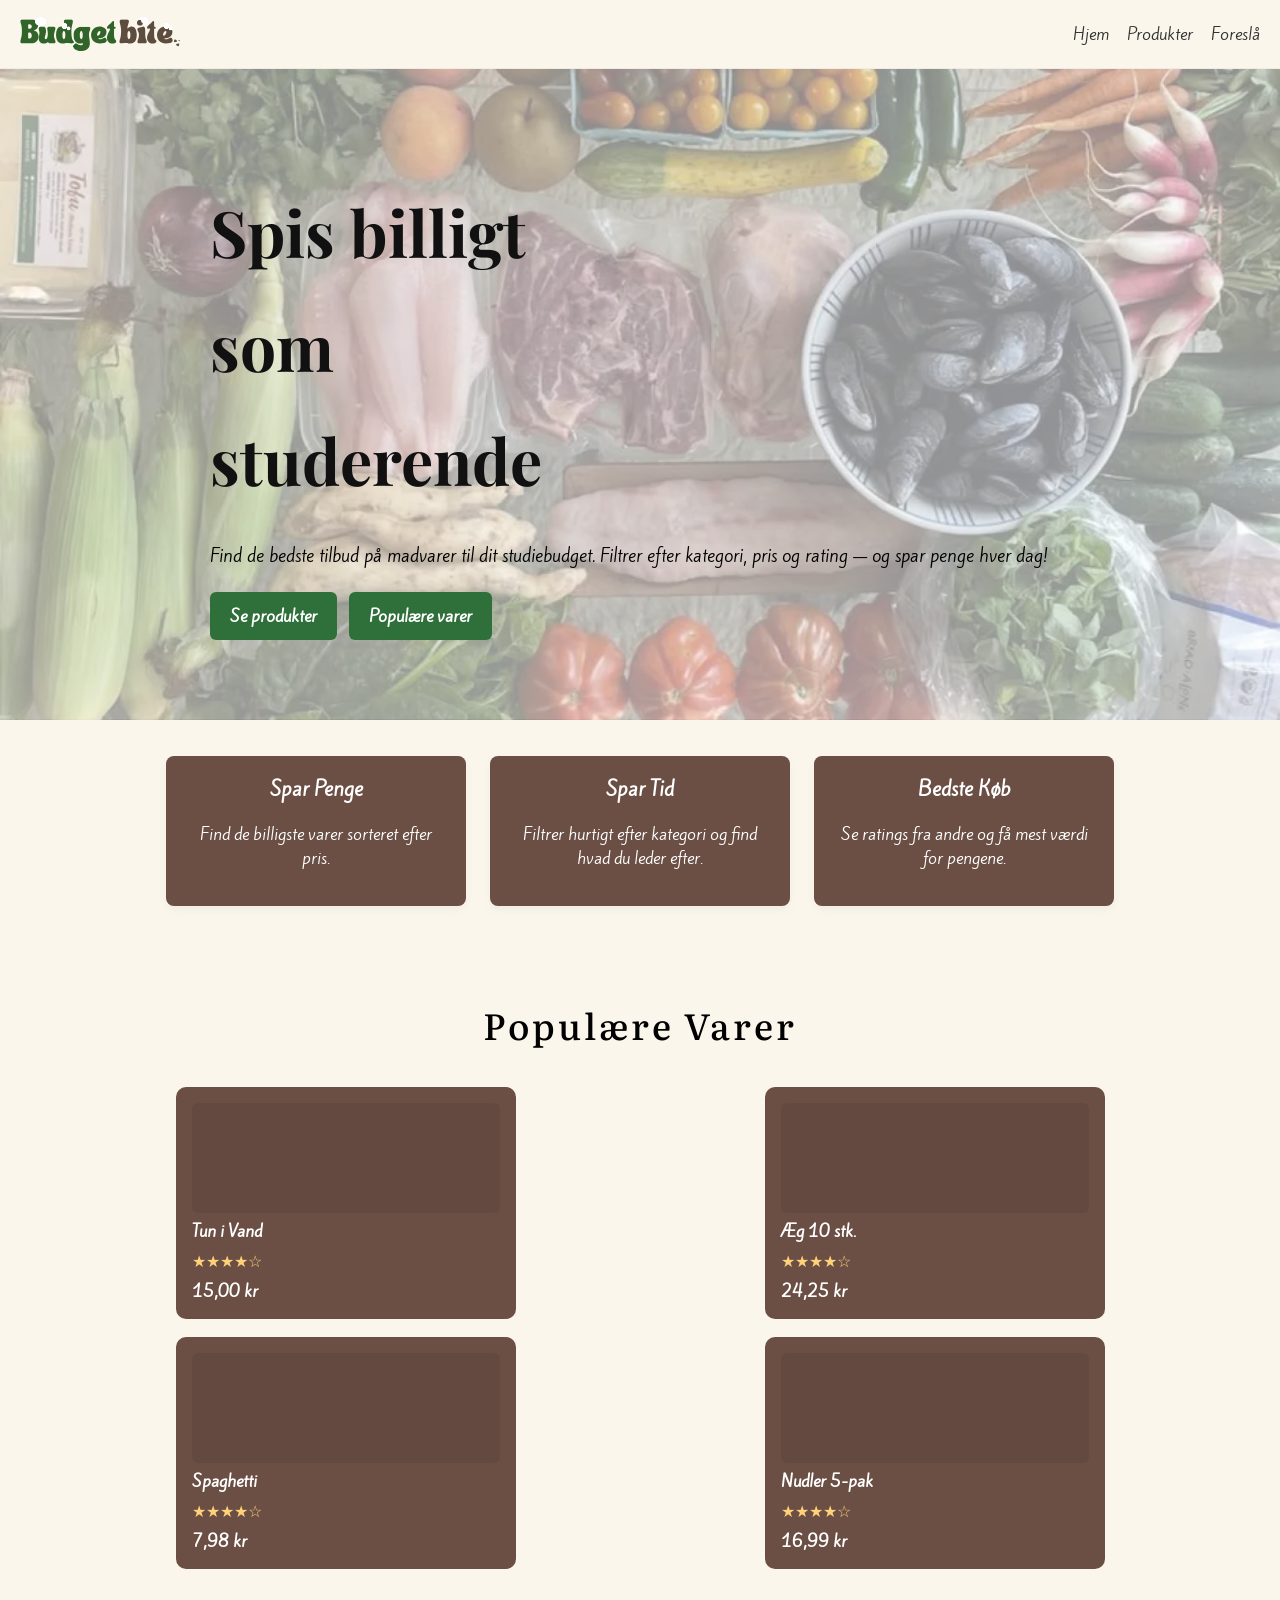
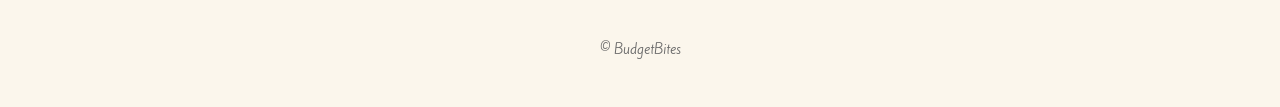
==== index.html @ 52bd2ff2 "first commit" ====
<!doctype html>
<html lang="da">
<head>
  <meta charset="utf-8" />
  <meta name="viewport" content="width=device-width,initial-scale=1" />
  <title>BudgetBites — Forside</title>
  <link href="https://fonts.googleapis.com/css2?family=Playfair+Display:wght@400;700&family=Inter:wght@300;400;600&display=swap" rel="stylesheet">
  <link rel="stylesheet" href="css/index.css">
  <link rel="preconnect" href="https://fonts.googleapis.com">
<link rel="preconnect" href="https://fonts.gstatic.com" crossorigin>
<link href="https://fonts.googleapis.com/css2?family=Literata:ital,opsz,wght@0,7..72,200..900;1,7..72,200..900&display=swap" rel="stylesheet">
<link rel="preconnect" href="https://fonts.googleapis.com">
<link rel="preconnect" href="https://fonts.gstatic.com" crossorigin>
<link href="https://fonts.googleapis.com/css2?family=Kite+One&display=swap" rel="stylesheet">
</head>
<body>
  <header class="site-header">
      <a href="index.html" class="site__logo" aria-label="BudgetBites">
        <?xml version="1.0" encoding="UTF-8"?>
        <svg id="Lag_1" data-name="Lag 1" xmlns="http://www.w3.org/2000/svg" xmlns:xlink="http://www.w3.org/1999/xlink" viewBox="0 0 1596.05 341.33">
  <defs>
    <style>
      .cls-1 {
        fill: none;
      }

      .cls-2 {
        clip-path: url(#clippath-17);
      }

      .cls-3 {
        clip-path: url(#clippath-19);
      }

      .cls-4 {
        clip-path: url(#clippath-11);
      }

      .cls-5 {
        clip-path: url(#clippath-16);
      }

      .cls-6 {
        clip-path: url(#clippath-18);
      }

      .cls-7 {
        clip-path: url(#clippath-10);
      }

      .cls-8 {
        clip-path: url(#clippath-15);
      }

      .cls-9 {
        clip-path: url(#clippath-13);
      }

      .cls-10 {
        clip-path: url(#clippath-14);
      }

      .cls-11 {
        clip-path: url(#clippath-12);
      }

      .cls-12 {
        clip-path: url(#clippath-31);
      }

      .cls-13 {
        clip-path: url(#clippath-32);
      }

      .cls-14 {
        clip-path: url(#clippath-33);
      }

      .cls-15 {
        clip-path: url(#clippath-34);
      }

      .cls-16 {
        clip-path: url(#clippath-35);
      }

      .cls-17 {
        clip-path: url(#clippath-39);
      }

      .cls-18 {
        clip-path: url(#clippath-30);
      }

      .cls-19 {
        clip-path: url(#clippath-36);
      }

      .cls-20 {
        clip-path: url(#clippath-37);
      }

      .cls-21 {
        clip-path: url(#clippath-38);
      }

      .cls-22 {
        clip-path: url(#clippath-27);
      }

      .cls-23 {
        clip-path: url(#clippath-29);
      }

      .cls-24 {
        clip-path: url(#clippath-26);
      }

      .cls-25 {
        clip-path: url(#clippath-28);
      }

      .cls-26 {
        clip-path: url(#clippath-20);
      }

      .cls-27 {
        clip-path: url(#clippath-21);
      }

      .cls-28 {
        clip-path: url(#clippath-22);
      }

      .cls-29 {
        clip-path: url(#clippath-23);
      }

      .cls-30 {
        clip-path: url(#clippath-24);
      }

      .cls-31 {
        clip-path: url(#clippath-25);
      }

      .cls-32 {
        clip-path: url(#clippath-41);
      }

      .cls-33 {
        clip-path: url(#clippath-42);
      }

      .cls-34 {
        clip-path: url(#clippath-43);
      }

      .cls-35 {
        clip-path: url(#clippath-44);
      }

      .cls-36 {
        clip-path: url(#clippath-45);
      }

      .cls-37 {
        clip-path: url(#clippath-40);
      }

      .cls-38 {
        clip-path: url(#clippath-46);
      }

      .cls-39 {
        clip-path: url(#clippath-47);
      }

      .cls-40 {
        clip-path: url(#clippath-1);
      }

      .cls-41 {
        clip-path: url(#clippath-3);
      }

      .cls-42 {
        clip-path: url(#clippath-4);
      }

      .cls-43 {
        clip-path: url(#clippath-2);
      }

      .cls-44 {
        clip-path: url(#clippath-7);
      }

      .cls-45 {
        clip-path: url(#clippath-6);
      }

      .cls-46 {
        clip-path: url(#clippath-9);
      }

      .cls-47 {
        clip-path: url(#clippath-8);
      }

      .cls-48 {
        clip-path: url(#clippath-5);
      }

      .cls-49 {
        fill: #fff;
      }

      .cls-50 {
        fill: #316428;
      }

      .cls-51 {
        fill: #25632d;
      }

      .cls-52 {
        clip-path: url(#clippath);
      }

      .cls-53 {
        fill: #5e4c3e;
      }

      .cls-54 {
        fill: #f27141;
      }
    </style>
    <clipPath id="clippath">
      <rect class="cls-1" x="989.39" width="606.67" height="341.33"/>
    </clipPath>
    <clipPath id="clippath-1">
      <rect class="cls-1" x="989.39" y="22.67" width="537.33" height="318.24"/>
    </clipPath>
    <clipPath id="clippath-2">
      <rect class="cls-1" x="989.39" y="22.67" width="537.33" height="318.67"/>
    </clipPath>
    <clipPath id="clippath-3">
      <rect class="cls-1" x="1430.5" y="58.52" width="64.51" height="64.51"/>
    </clipPath>
    <clipPath id="clippath-4">
      <path class="cls-1" d="M1462.75,58.52c-17.82,0-32.26,14.44-32.26,32.25s14.44,32.26,32.26,32.26,32.25-14.44,32.25-32.26-14.44-32.25-32.25-32.25Z"/>
    </clipPath>
    <clipPath id="clippath-5">
      <rect class="cls-1" x="1429.39" y="57.33" width="66.67" height="66.67"/>
    </clipPath>
    <clipPath id="clippath-6">
      <rect class="cls-1" x="1430.5" y="58.52" width="64.51" height="64.51"/>
    </clipPath>
    <clipPath id="clippath-7">
      <path class="cls-1" d="M1462.75,58.52c-17.82,0-32.26,14.44-32.26,32.25s14.44,32.26,32.26,32.26,32.25-14.44,32.25-32.26-14.44-32.25-32.25-32.25Z"/>
    </clipPath>
    <clipPath id="clippath-8">
      <rect class="cls-1" x="1480.05" y="92" width="48" height="46.67"/>
    </clipPath>
    <clipPath id="clippath-9">
      <rect class="cls-1" x="1481.38" y="92.98" width="45.36" height="45.36" transform="translate(180.76 839.86) rotate(-33.09)"/>
    </clipPath>
    <clipPath id="clippath-10">
      <path class="cls-1" d="M1491.68,96.66c-10.49,6.83-13.46,20.89-6.62,31.38,6.83,10.49,20.89,13.46,31.38,6.62,10.49-6.84,13.46-20.89,6.62-31.38-6.84-10.49-20.89-13.46-31.38-6.62Z"/>
    </clipPath>
    <clipPath id="clippath-11">
      <rect class="cls-1" x="1480.05" y="92" width="48" height="46.67"/>
    </clipPath>
    <clipPath id="clippath-12">
      <rect class="cls-1" x="1480.05" y="92" width="48" height="46.67"/>
    </clipPath>
    <clipPath id="clippath-13">
      <rect class="cls-1" x="1481.38" y="92.98" width="45.36" height="45.36" transform="translate(180.76 839.86) rotate(-33.09)"/>
    </clipPath>
    <clipPath id="clippath-14">
      <path class="cls-1" d="M1491.68,96.66c-10.49,6.83-13.46,20.89-6.62,31.38,6.83,10.49,20.89,13.46,31.38,6.62,10.49-6.84,13.46-20.89,6.62-31.38-6.84-10.49-20.89-13.46-31.38-6.62Z"/>
    </clipPath>
    <clipPath id="clippath-15">
      <rect class="cls-1" x="1166.44" y=".51" width="118.83" height="90.27"/>
    </clipPath>
    <clipPath id="clippath-16">
      <path class="cls-1" d="M1225.69.51c-32.72,0-59.25,20.21-59.25,45.14s26.53,45.13,59.25,45.13,59.25-20.2,59.25-45.13S1258.42.51,1225.69.51Z"/>
    </clipPath>
    <clipPath id="clippath-17">
      <rect class="cls-1" x="1165.39" width="120" height="92"/>
    </clipPath>
    <clipPath id="clippath-18">
      <rect class="cls-1" x="1166.44" y=".51" width="118.62" height="90.27"/>
    </clipPath>
    <clipPath id="clippath-19">
      <path class="cls-1" d="M1225.69.51c-32.72,0-59.25,20.21-59.25,45.14s26.53,45.13,59.25,45.13,59.25-20.2,59.25-45.13S1258.42.51,1225.69.51Z"/>
    </clipPath>
    <clipPath id="clippath-20">
      <rect class="cls-1" x="1166.44" y="27.71" width="60.28" height="61.08"/>
    </clipPath>
    <clipPath id="clippath-21">
      <rect class="cls-1" x="1535.44" y="222.67" width="31.28" height="32"/>
    </clipPath>
    <clipPath id="clippath-22">
      <rect class="cls-1" x="1578.72" y="226.67" width="16.43" height="16"/>
    </clipPath>
    <clipPath id="clippath-23">
      <rect class="cls-1" x="1556.05" y="264" width="36" height="31.92"/>
    </clipPath>
    <clipPath id="clippath-24">
      <rect class="cls-1" width="964" height="341.33"/>
    </clipPath>
    <clipPath id="clippath-25">
      <rect class="cls-1" x=".05" y="24" width="963.2" height="316.91"/>
    </clipPath>
    <clipPath id="clippath-26">
      <rect class="cls-1" y="24" width="964" height="317.33"/>
    </clipPath>
    <clipPath id="clippath-27">
      <rect class="cls-1" x="532" y="98.67" width="172" height="242.24"/>
    </clipPath>
    <clipPath id="clippath-28">
      <rect class="cls-1" x="410.99" y="58.52" width="64.51" height="64.51"/>
    </clipPath>
    <clipPath id="clippath-29">
      <path class="cls-1" d="M443.24,58.52c-17.81,0-32.26,14.44-32.26,32.25s14.44,32.26,32.26,32.26,32.26-14.44,32.26-32.26-14.44-32.25-32.26-32.25Z"/>
    </clipPath>
    <clipPath id="clippath-30">
      <rect class="cls-1" x="410.67" y="57.33" width="65.33" height="66.67"/>
    </clipPath>
    <clipPath id="clippath-31">
      <rect class="cls-1" x="410.99" y="58.52" width="64.51" height="64.51"/>
    </clipPath>
    <clipPath id="clippath-32">
      <path class="cls-1" d="M443.24,58.52c-17.81,0-32.26,14.44-32.26,32.25s14.44,32.26,32.26,32.26,32.26-14.44,32.26-32.26-14.44-32.25-32.26-32.25Z"/>
    </clipPath>
    <clipPath id="clippath-33">
      <rect class="cls-1" x="461.33" y="92" width="46.67" height="46.67"/>
    </clipPath>
    <clipPath id="clippath-34">
      <rect class="cls-1" x="461.87" y="92.98" width="45.36" height="45.35" transform="translate(15.43 283.26) rotate(-33.08)"/>
    </clipPath>
    <clipPath id="clippath-35">
      <path class="cls-1" d="M472.17,96.66c-10.49,6.83-13.46,20.89-6.62,31.38,6.84,10.49,20.89,13.46,31.38,6.62,10.49-6.84,13.46-20.89,6.62-31.38-6.84-10.49-20.89-13.46-31.39-6.62Z"/>
    </clipPath>
    <clipPath id="clippath-36">
      <rect class="cls-1" x="461.33" y="92" width="46.67" height="46.67"/>
    </clipPath>
    <clipPath id="clippath-37">
      <rect class="cls-1" x="461.33" y="92" width="46.67" height="46.67"/>
    </clipPath>
    <clipPath id="clippath-38">
      <rect class="cls-1" x="461.87" y="92.98" width="45.36" height="45.35" transform="translate(15.43 283.26) rotate(-33.08)"/>
    </clipPath>
    <clipPath id="clippath-39">
      <path class="cls-1" d="M472.17,96.66c-10.49,6.83-13.46,20.89-6.62,31.38s20.89,13.46,31.38,6.62c10.49-6.84,13.46-20.89,6.62-31.38-6.84-10.49-20.89-13.46-31.39-6.62Z"/>
    </clipPath>
    <clipPath id="clippath-40">
      <rect class="cls-1" x="146.94" y=".51" width="118.83" height="90.27"/>
    </clipPath>
    <clipPath id="clippath-41">
      <path class="cls-1" d="M206.19.51c-32.72,0-59.25,20.21-59.25,45.14s26.53,45.13,59.25,45.13,59.26-20.2,59.26-45.13S238.91.51,206.19.51Z"/>
    </clipPath>
    <clipPath id="clippath-42">
      <rect class="cls-1" x="146.67" width="120" height="92"/>
    </clipPath>
    <clipPath id="clippath-43">
      <rect class="cls-1" x="146.94" y=".51" width="118.71" height="90.27"/>
    </clipPath>
    <clipPath id="clippath-44">
      <path class="cls-1" d="M206.19.51c-32.72,0-59.25,20.21-59.25,45.14s26.53,45.13,59.25,45.13,59.26-20.2,59.26-45.13S238.91.51,206.19.51Z"/>
    </clipPath>
    <clipPath id="clippath-45">
      <rect class="cls-1" x="121.2" y="103.44" width="12.22" height="12.22"/>
    </clipPath>
    <clipPath id="clippath-46">
      <rect class="cls-1" x="500.3" y="226.67" width="38.36" height="40"/>
    </clipPath>
    <clipPath id="clippath-47">
      <rect class="cls-1" x="525.33" y="278.67" width="45.33" height="36.8"/>
    </clipPath>
  </defs>
  <g class="cls-52">
    <g>
      <g class="cls-40">
        <g class="cls-43">
          <g>
            <path class="cls-53" d="M991.23,249.18c0-4.39.35-8.11,1.06-11.19.72-3.07,1.68-6.14,2.88-9.21,1.21-3.07,2.5-6.69,3.88-10.85,1.38-4.18,2.71-9.45,4.02-15.81,1.32-6.36,2.5-14.4,3.54-24.1s1.78-21.69,2.23-35.96c0-11.29-.74-21.68-2.23-31.17-1.47-9.48-3.22-18.26-5.25-26.31-2.03-8.07-3.79-15.64-5.27-22.71-1.49-7.08-2.23-13.86-2.23-20.33,0-3.96.96-6.95,2.88-8.98,1.93-2.03,4.29-3.45,7.08-4.27,2.8-.82,5.57-1.26,8.31-1.31,2.73-.05,4.98-.08,6.75-.08h42.29c1.75,0,3.99.03,6.73.08,2.75.06,5.52.49,8.31,1.31,2.8.82,5.17,2.24,7.08,4.27,1.92,2.03,2.88,5.02,2.88,8.98,0,6.14-.72,12.15-2.15,18.02-1.42,5.86-3.09,11.59-5.02,17.19-1.92,5.6-3.59,11.03-5.02,16.29-1.42,5.27-2.13,10.36-2.13,15.29,0,2.86.03,4.73.08,5.6.05.88.52,1.31,1.4,1.31s2.27-.93,4.19-2.79c1.93-1.86,4.48-4,7.67-6.42,3.18-2.42,7.13-4.55,11.83-6.42,4.72-1.86,10.26-2.79,16.63-2.79,15.69,0,28.09,7.08,37.19,21.23,9.11,14.14,13.67,35.31,13.67,63.5,0,18.21-2.58,33.63-7.75,46.25-5.16,12.61-12.34,22.18-21.56,28.71-9.21,6.52-19.95,9.77-32.23,9.77-6.04,0-11.15-.33-15.31-.98-4.17-.66-7.95-1.45-11.35-2.38-3.41-.94-6.95-1.74-10.63-2.4-3.67-.65-8.08-.98-13.23-.98-4.72,0-9.06.35-13,1.06-3.95.71-7.76,1.43-11.44,2.15-3.67.71-7.59,1.06-11.77,1.06-1.75,0-4-.03-6.75-.08-2.74-.05-5.51-.49-8.31-1.31-2.79-.82-5.15-2.24-7.06-4.27-1.92-2.04-2.88-5.03-2.88-8.98ZM1071.86,181.89c0,12.28,1.34,22.2,4.02,29.77,2.69,7.57,6.23,11.35,10.63,11.35s7.92-3.78,10.6-11.35c2.69-7.57,4.04-17.49,4.04-29.77s-1.35-22.39-4.04-29.96c-2.68-7.57-6.22-11.35-10.6-11.35s-7.93,3.79-10.63,11.35c-2.68,7.57-4.02,17.56-4.02,29.96Z"/>
            <path class="cls-53" d="M1186.37,181.56c0-7.23-.55-13.38-1.65-18.42-1.1-5.05-2.45-9.39-4.04-13-1.58-3.63-3.18-6.86-4.77-9.71-1.58-2.86-2.93-5.69-4.02-8.48-1.1-2.8-1.65-5.96-1.65-9.46,0-3.84,1.53-6.84,4.6-8.98,3.07-2.14,6.96-3.89,11.67-5.25,4.72-1.38,9.55-2.72,14.5-4.04,1.97-.55,4.46-1.24,7.48-2.06,3.01-.82,6.08-1.64,9.21-2.46,3.14-.82,5.94-1.5,8.4-2.04,2.47-.55,4.26-.83,5.35-.83,2.73,0,5.44.99,8.13,2.96,2.69,1.97,4.92,5.41,6.67,10.29,1.76,4.88,2.65,11.7,2.65,20.48,0,5.81.03,11.89.08,18.25.05,6.36.08,12.4.08,18.1v14.65c0,7.02.73,13.81,2.21,20.4,1.48,6.58,3.24,12.79,5.27,18.6,2.04,5.81,3.8,11.13,5.27,15.96,1.48,4.82,2.23,9.04,2.23,12.67,0,3.95-.83,6.94-2.48,8.98-1.64,2.03-3.7,3.45-6.17,4.27-2.47.82-4.95,1.26-7.42,1.31-2.46.06-4.56.08-6.31.08h-47.73c-1.75,0-3.86-.03-6.33-.08-2.46-.05-4.93-.49-7.4-1.31-2.47-.82-4.54-2.24-6.19-4.27-1.64-2.04-2.46-5.03-2.46-8.98,0-4.39.73-8.96,2.21-13.73,1.48-4.78,3.21-9.91,5.19-15.4,1.98-5.48,3.71-11.38,5.19-17.69,1.48-6.3,2.23-13.24,2.23-20.81ZM1217.31,86.95c-1.86,0-4.52-.71-7.98-2.15-3.46-1.43-7.14-3.4-11.04-5.92-3.89-2.53-7.62-5.46-11.19-8.81-3.56-3.34-6.46-7.02-8.71-11.02s-3.38-8.19-3.38-12.58.96-8.23,2.88-11.52,4.41-5.86,7.48-7.73c3.08-1.88,6.43-2.81,10.04-2.81,5.05,0,9.36,1.43,12.92,4.29,3.57,2.85,6.56,5.75,8.98,8.71,2.51-2.96,5.55-5.86,9.13-8.71,3.57-2.86,7.88-4.29,12.92-4.29,3.63,0,7,.94,10.13,2.81,3.13,1.86,5.61,4.44,7.48,7.73,1.86,3.29,2.79,7.14,2.79,11.52s-1.13,8.58-3.38,12.58c-2.24,4-5.14,7.68-8.71,11.02-3.57,3.35-7.33,6.29-11.27,8.81-3.95,2.52-7.62,4.49-11.02,5.92-3.41,1.43-6.09,2.15-8.06,2.15Z"/>
            <path class="cls-53" d="M1322.11,266.28c-10.21,0-19.45-2.16-27.73-6.48-8.28-4.33-14.86-10.64-19.75-18.92-4.88-8.29-7.31-18.3-7.31-30.04,0-7.79.98-15.25,2.96-22.38,1.97-7.14,4.44-13.89,7.4-20.25,2.97-6.36,5.91-12.28,8.81-17.77,2.9-5.48,5.34-10.5,7.31-15.04,1.98-4.55,2.98-8.65,2.98-12.27,0-2.84-.39-4.76-1.17-5.75-.77-.98-1.91-1.48-3.44-1.48-1.43,0-3.19.28-5.27.83-2.08.54-4.33.81-6.75.81-4.61,0-7.88-.96-9.79-2.88-1.92-1.93-2.88-4.59-2.88-8,0-4.17,2.63-9.15,7.9-14.96,5.26-5.82,12.06-12.57,20.4-20.25,4.94-4.59,9.69-9.15,14.23-13.65,4.55-4.5,8.61-8.23,12.19-11.19,3.57-2.97,6.28-4.46,8.15-4.46,2.19,0,3.81.74,4.85,2.23,1.04,1.49,1.75,3.33,2.13,5.52.39,2.2.58,4.28.58,6.25v43.1h6.75c2.64,0,4.78.83,6.42,2.48,1.65,1.64,2.48,3.77,2.48,6.4v.5c0,2.64-.83,4.79-2.48,6.44s-3.78,2.46-6.42,2.46h-6.75v64c0,10.1.76,18.33,2.29,24.69,1.54,6.36,3.46,11.44,5.77,15.23,2.3,3.78,4.61,6.82,6.92,9.13,2.3,2.29,4.22,4.35,5.75,6.17,1.54,1.81,2.31,4.03,2.31,6.67,0,3.61-1.18,6.85-3.54,9.71-2.36,2.85-5.47,5.26-9.31,7.23-3.83,1.97-8.03,3.45-12.58,4.44-4.54.98-9.01,1.48-13.4,1.48Z"/>
            <path class="cls-53" d="M1366.68,181.56c0-10.42,1.78-20.67,5.35-30.77,3.57-10.09,9-19.2,16.29-27.31,7.29-8.11,16.51-14.57,27.65-19.4,11.14-4.83,24.32-7.25,39.56-7.25,8.46,0,16.57,1.07,24.35,3.21,7.79,2.14,14.73,5.38,20.81,9.71,6.09,4.32,10.92,9.72,14.48,16.19,3.57,6.47,5.35,14.04,5.35,22.71,0,9.56-1.46,17.84-4.38,24.85-2.91,7.02-6.79,12.94-11.67,17.77-4.88,4.82-10.28,8.8-16.21,11.94-5.92,3.13-11.9,5.62-17.94,7.48-5.71,1.75-10.73,2.58-15.06,2.48-4.32-.11-7.74-.17-10.27-.17-1.43,0-2.5.14-3.21.42-.71.27-1.06.89-1.06,1.88,0,1.75.96,3.18,2.88,4.27,1.92,1.1,4.21,1.9,6.9,2.4,2.69.5,5.14.75,7.33.75,5.92,0,10.9-.74,14.96-2.23,4.07-1.48,7.64-3.16,10.71-5.02,3.07-1.86,6.03-3.53,8.88-5.02,2.86-1.48,5.99-2.23,9.4-2.23,3.72,0,6.92.91,9.6,2.73,2.69,1.81,4.89,4.11,6.58,6.92,1.71,2.79,2.97,5.67,3.79,8.63.83,2.96,1.25,5.65,1.25,8.06,0,4.95-2.39,9.85-7.17,14.73-4.78,4.88-12.14,8.93-22.06,12.17-9.92,3.23-22.67,4.85-38.25,4.85-14.47,0-27.22-2.39-38.25-7.15-11.03-4.78-20.3-11.22-27.81-19.33-7.52-8.13-13.2-17.23-17.04-27.31-3.83-10.09-5.75-20.41-5.75-30.94ZM1430.21,164.12c-2.74,7.02-3.72,12.69-2.96,17.02.76,4.33,3.17,6.5,7.23,6.5s8.38-2.17,12.6-6.5c4.22-4.33,7.7-10.01,10.44-17.02,2.84-7.14,3.86-12.86,3.04-17.19-.82-4.33-3.31-6.5-7.48-6.5s-8.18,2.17-12.35,6.5c-4.17,4.32-7.68,10.05-10.52,17.19Z"/>
          </g>
        </g>
      </g>
      <g class="cls-41">
        <g class="cls-42">
          <g class="cls-48">
            <g class="cls-45">
              <g class="cls-44">
                <path class="cls-49" d="M1430.5,58.52h64.51v64.51h-64.51V58.52Z"/>
              </g>
            </g>
          </g>
        </g>
      </g>
      <g class="cls-47">
        <g class="cls-46">
          <g class="cls-7">
            <g class="cls-4">
              <g class="cls-11">
                <g class="cls-9">
                  <g class="cls-10">
                    <path class="cls-49" d="M1472.68,109.04l38-24.76,24.76,38-38,24.76-24.76-38Z"/>
                  </g>
                </g>
              </g>
            </g>
          </g>
        </g>
      </g>
      <g class="cls-8">
        <g class="cls-5">
          <g class="cls-2">
            <g class="cls-6">
              <g class="cls-3">
                <path class="cls-49" d="M1166.44.51h118.47v90.27h-118.47V.51Z"/>
              </g>
            </g>
          </g>
        </g>
      </g>
      <g class="cls-26">
        <path class="cls-53" d="M1226.34,65.2c.1-.5.21-1.02.28-1.54-.21.01-.4.03-.59.03-4.33,0-7.85-3.53-7.85-7.87,0-.3.02-.63.06-.92-4.96-.43-8.84-4.59-8.84-9.67,0-1.49.33-2.9.94-4.15-2.73-1.22-4.65-3.98-4.65-7.16,0-1.26.29-2.45.83-3.49-1.05-.35-2.11-.66-3.19-.9.01-.05.01-.1.01-.16.02-.52-.32-.97-.83-1.08-1.83-.38-3.73-.56-5.8-.56-5.14,0-10.24,1.28-14.74,3.68-.46.26-.67.8-.49,1.29l.06.16c-9.03,5.22-15.09,14.98-15.09,26.18,0,16.72,13.54,30.26,30.26,30.26,14.61,0,26.78-10.34,29.63-24.09Z"/>
      </g>
      <g class="cls-27">
        <path class="cls-53" d="M1535.44,245.46s3.22,15.69,26.81,3.76c0,0,10.26-7.55-3.55-17.54,0,0-18.35-26.15-23.27,13.78Z"/>
      </g>
      <g class="cls-28">
        <path class="cls-53" d="M1579.89,238s1.57,7.68,13.14,1.83c0,0,5.03-3.7-1.73-8.6,0,0-8.99-12.81-11.41,6.77Z"/>
      </g>
      <g class="cls-29">
        <path class="cls-53" d="M1573.64,264.55s-26.4,8.58-13.71,17.88c12.67,9.29,19.04,12.57,19.04,12.57,0,0,21.14-29.42,7.9-29.93l-13.23-.52Z"/>
      </g>
    </g>
  </g>
  <g class="cls-30">
    <g>
      <g class="cls-31">
        <g class="cls-24">
          <g>
            <path class="cls-50" d="M4.06,249.18c0-5.59.49-10.72,1.48-15.38.98-4.67,2.21-9.55,3.69-14.65,1.48-5.11,3-11.03,4.54-17.77,1.54-6.75,2.8-14.9,3.79-24.44.98-9.54,1.48-21.17,1.48-34.9,0-11.4-.36-21.24-1.08-29.52-.71-8.29-1.64-15.4-2.79-21.31-1.16-5.92-2.36-11.07-3.63-15.46-1.27-4.39-2.47-8.36-3.63-11.94-1.14-3.57-2.07-7.1-2.79-10.6-.71-3.51-1.06-7.41-1.06-11.69,0-3.96.96-6.95,2.88-8.98,1.92-2.03,4.27-3.45,7.06-4.27,2.8-.82,5.57-1.26,8.31-1.31,2.75-.05,5-.08,6.75-.08h93.63c11.3,0,21.32,2.28,30.04,6.83,8.72,4.54,15.57,10.93,20.56,19.17,4.98,8.22,7.48,17.82,7.48,28.79,0,4.72-.64,9.55-1.9,14.48-1.25,4.93-3.33,9.68-6.25,14.23-2.91,4.56-6.74,8.62-11.52,12.19-4.77,3.56-10.66,6.27-17.67,8.15-2.75.77-4.13,1.81-4.13,3.13,0,.88,1.09,1.81,3.29,2.79,2.19.99,4.99,2.22,8.4,3.71,3.4,1.47,7.05,3.56,10.94,6.25,3.89,2.68,7.53,6.16,10.94,10.44,3.4,4.28,6.2,9.66,8.4,16.13,2.19,6.47,3.29,14.38,3.29,23.71,0,5.7-.8,11.65-2.4,17.85-1.58,6.2-4.1,12.2-7.56,18.02-3.46,5.81-8.04,11.07-13.75,15.79-5.7,4.71-12.66,8.44-20.9,11.19-8.22,2.74-17.87,4.1-28.94,4.1H26.44c-1.75,0-3.86-.03-6.33-.08-2.47-.05-4.95-.49-7.42-1.31-2.46-.82-4.52-2.24-6.17-4.27-1.64-2.04-2.46-5.03-2.46-8.98ZM81.23,204.26c0,4.72.88,7.89,2.63,9.48,1.76,1.58,4.18,2.38,7.25,2.38,5.38,0,9.76-1.04,13.17-3.13,3.4-2.09,6.06-4.73,7.98-7.92,1.92-3.18,3.26-6.46,4.02-9.85.78-3.4,1.17-6.42,1.17-9.06s-.39-5.67-1.17-9.13c-.77-3.46-2.1-6.78-4.02-9.96-1.92-3.18-4.58-5.81-7.98-7.9-3.41-2.08-7.79-3.13-13.17-3.13-3.07,0-5.49.77-7.25,2.31-1.75,1.53-2.63,4.7-2.63,9.52,0,1.1.03,2.89.08,5.35.05,2.47.11,4.95.17,7.42.05,2.46.08,4.29.08,5.5,0,1.1-.03,2.89-.08,5.35-.06,2.47-.11,4.92-.17,7.33-.06,2.41-.08,4.21-.08,5.42ZM81.23,108.99c0,3.41.88,5.68,2.63,6.83,1.76,1.16,4.18,1.73,7.25,1.73,5.38,0,9.76-.74,13.17-2.23,3.4-1.48,6.06-3.38,7.98-5.67,1.92-2.3,3.26-4.67,4.02-7.08.78-2.42,1.17-4.61,1.17-6.58,0-1.86-.39-4.03-1.17-6.5-.77-2.47-2.1-4.85-4.02-7.15-1.92-2.3-4.58-4.2-7.98-5.69-3.41-1.48-7.79-2.23-13.17-2.23-3.07,0-5.49.58-7.25,1.73-1.75,1.16-2.63,3.43-2.63,6.83v26Z"/>
            <path class="cls-50" d="M187.02,212.16c0-5.92.35-10.96,1.06-15.13.72-4.18,1.52-8.02,2.4-11.52.88-3.51,1.67-7.1,2.38-10.77.72-3.68,1.08-7.99,1.08-12.94s-.33-9.15-1-12.98c-.66-3.84-1.45-7.5-2.38-10.96-.93-3.46-1.73-7.05-2.4-10.77-.66-3.73-.98-7.9-.98-12.5,0-3.96,1.04-7.06,3.13-9.31s4.44-3.81,7.06-4.69c2.64-.88,4.73-1.31,6.27-1.31h33.23c4.61,0,8.4,1.41,11.35,4.21,2.96,2.79,5.26,6.35,6.9,10.69,1.65,4.33,2.78,8.95,3.38,13.83.61,4.88.92,9.4.92,13.56,0,8.33-.6,15.79-1.81,22.38s-2.61,12.48-4.21,17.69c-1.58,5.21-2.98,9.9-4.19,14.06-1.2,4.17-1.79,8.06-1.79,11.69,0,3.83.71,7.37,2.13,10.6,1.43,3.24,3.73,4.85,6.92,4.85,3.72,0,6.9-1.59,9.54-4.77,2.64-3.18,4.78-7.34,6.42-12.5,1.65-5.15,2.86-10.69,3.63-16.6.76-5.93,1.15-11.69,1.15-17.29,0-7.34-.28-13.79-.83-19.33-.54-5.54-1.18-10.48-1.9-14.81-.71-4.33-1.34-8.39-1.9-12.17-.54-3.79-.81-7.6-.81-11.44s.77-6.93,2.31-8.96c1.54-2.04,3.46-3.47,5.75-4.29,2.3-.82,4.67-1.26,7.08-1.31,2.42-.05,4.5-.08,6.25-.08h35.54c1.76,0,4.01.03,6.75.08,2.73.06,5.5.49,8.29,1.31,2.8.82,5.17,2.25,7.08,4.29,1.93,2.03,2.9,5.02,2.9,8.96s-.74,8.14-2.23,12.92c-1.49,4.77-3.19,10.14-5.1,16.13-1.92,5.97-3.62,12.67-5.1,20.08-1.47,7.41-2.21,15.71-2.21,24.92,0,7.35.73,13.96,2.21,19.83,1.48,5.86,3.24,11.21,5.27,16.04,2.03,4.82,3.78,9.29,5.25,13.42,1.48,4.11,2.23,8.08,2.23,11.92s-.82,6.94-2.46,8.98c-1.64,2.03-3.7,3.45-6.17,4.27-2.47.82-4.95,1.26-7.42,1.31-2.46.06-4.57.08-6.33.08h-30.27c-6.03,0-10.83-.98-14.4-2.96-3.57-1.97-6.29-5.21-8.15-9.71-1.32,2.53-3.98,4.95-7.98,7.25-4,2.29-8.53,4.18-13.58,5.65-5.04,1.48-9.81,2.23-14.31,2.23-13.93,0-24.99-2.33-33.17-6.98-8.17-4.67-14.01-11.05-17.52-19.17-3.5-8.13-5.25-17.45-5.25-27.98Z"/>
            <path class="cls-50" d="M421.31,266.28c-12.28,0-23.03-3.26-32.25-9.77-9.21-6.53-16.4-16.09-21.56-28.71-5.16-12.63-7.73-28.04-7.73-46.25,0-28.19,4.57-49.36,13.73-63.5,9.17-14.15,21.54-21.23,37.13-21.23,6.47,0,12.03.93,16.69,2.79,4.67,1.86,8.59,4,11.77,6.42,3.18,2.42,5.73,4.56,7.65,6.42,1.93,1.86,3.33,2.79,4.21,2.79s1.34-.44,1.4-1.31c.05-.88.08-2.74.08-5.6,0-4.93-.72-10.03-2.15-15.29-1.42-5.26-3.06-10.69-4.94-16.29-1.86-5.59-3.51-11.32-4.94-17.19-1.42-5.88-2.13-11.88-2.13-18.02,0-3.96.96-6.95,2.88-8.98,1.92-2.03,4.27-3.45,7.06-4.27,2.8-.82,5.57-1.26,8.31-1.31,2.75-.05,5-.08,6.75-.08h39.17c1.75,0,3.99.03,6.73.08,2.75.06,5.52.49,8.31,1.31,2.8.82,5.17,2.24,7.08,4.27,1.93,2.03,2.9,5.02,2.9,8.98,0,6.47-.74,13.25-2.23,20.33-1.49,7.07-3.24,14.64-5.27,22.71-2.03,8.06-3.79,16.83-5.27,26.31-1.47,9.49-2.21,19.88-2.21,31.17,0,14.27.35,26.25,1.06,35.96s1.64,17.74,2.79,24.1c1.15,6.36,2.36,11.64,3.63,15.81,1.26,4.17,2.47,7.79,3.63,10.85,1.15,3.07,2.08,6.14,2.79,9.21.72,3.07,1.08,6.8,1.08,11.19,0,3.95-.94,6.94-2.81,8.98-1.86,2.03-4.11,3.45-6.75,4.27-2.63.82-5.15,1.26-7.56,1.31-2.42.06-4.18.08-5.27.08-4.06,0-7.7-.35-10.94-1.06-3.24-.72-6.56-1.44-9.96-2.15-3.41-.71-7.52-1.06-12.33-1.06s-9.43.33-13.17.98c-3.72.66-7.29,1.45-10.69,2.4-3.41.93-7.19,1.72-11.35,2.38-4.17.65-9.27.98-15.31.98ZM423.12,181.89c0,12.28,1.34,22.2,4.02,29.77,2.69,7.57,6.23,11.35,10.63,11.35s7.92-3.78,10.6-11.35c2.69-7.57,4.04-17.49,4.04-29.77s-1.35-22.39-4.04-29.96c-2.68-7.57-6.22-11.35-10.6-11.35s-7.93,3.79-10.63,11.35c-2.68,7.57-4.02,17.56-4.02,29.96Z"/>
            <g class="cls-22">
              <path class="cls-50" d="M606.41,340.66c-8.78,0-17.5-1.04-26.17-3.13s-16.54-5.02-23.63-8.81c-7.07-3.78-12.74-8.19-17.02-13.23-4.28-5.04-6.42-10.58-6.42-16.63,0-5.27,1.15-10.4,3.46-15.4,2.3-4.99,5.43-9.1,9.38-12.33,3.96-3.24,8.34-4.85,13.17-4.85,3.07,0,5.86.57,8.4,1.73,2.53,1.15,5.07,2.55,7.65,4.19,2.58,1.65,5.46,3.32,8.65,5.02,3.18,1.71,6.96,3.14,11.35,4.29,4.39,1.15,9.71,1.73,15.96,1.73,2.84,0,5.53-.72,8.06-2.15,2.53-1.42,4.61-3.28,6.25-5.58,1.65-2.31,2.53-4.81,2.63-7.5.11-2.68-.93-5.34-3.1-7.98-1.21,1.43-3.35,2.64-6.44,3.63-3.07.98-6.5,1.69-10.29,2.13-3.78.44-7.42.67-10.92.67-10.21,0-19.27-2.22-27.17-6.65-7.89-4.44-14.55-10.56-19.98-18.35-5.43-7.79-9.52-16.78-12.27-26.98-2.74-10.21-4.1-21.13-4.1-32.75s1.31-21.38,3.94-29.94c2.64-8.57,6.18-15.86,10.63-21.9,4.44-6.03,9.38-11.01,14.81-14.96,5.43-3.96,10.96-7.06,16.6-9.31,5.65-2.25,11-3.84,16.04-4.77,5.05-.93,9.34-1.4,12.85-1.4h69.27c1.75,0,3.99.03,6.73.08,2.75.06,5.52.49,8.31,1.31,2.8.82,5.17,2.24,7.08,4.27,1.92,2.03,2.88,5.02,2.88,8.98s-.74,7.65-2.23,11.44c-1.47,3.78-3.22,7.83-5.25,12.17-2.03,4.33-3.79,9.27-5.27,14.81-1.49,5.54-2.23,11.99-2.23,19.33,0,9.32.44,17.71,1.31,25.17.89,7.46,1.88,14.68,2.98,21.65,1.09,6.97,2.08,14.27,2.96,21.9.88,7.61,1.31,16.24,1.31,25.9s-1.73,18.92-5.19,27.81c-3.45,8.89-8.82,16.81-16.13,23.77-7.29,6.97-16.65,12.48-28.06,16.54-11.41,4.05-25,6.08-40.79,6.08ZM596.54,181.56c0,12.29,1.34,22.22,4.02,29.79,2.69,7.57,6.23,11.35,10.63,11.35s7.92-3.78,10.6-11.35c2.69-7.57,4.04-17.5,4.04-29.79s-1.35-22.36-4.04-29.94c-2.68-7.57-6.22-11.35-10.6-11.35s-7.93,3.79-10.63,11.35c-2.68,7.57-4.02,17.55-4.02,29.94Z"/>
            </g>
            <path class="cls-50" d="M708.74,181.56c0-10.42,1.78-20.67,5.35-30.77,3.57-10.09,9-19.2,16.29-27.31,7.29-8.11,16.51-14.57,27.65-19.4,11.14-4.83,24.32-7.25,39.56-7.25,8.46,0,16.57,1.07,24.35,3.21,7.79,2.14,14.73,5.38,20.81,9.71,6.09,4.32,10.92,9.72,14.48,16.19,3.57,6.47,5.35,14.04,5.35,22.71,0,9.56-1.46,17.84-4.38,24.85-2.91,7.02-6.79,12.94-11.67,17.77-4.88,4.82-10.28,8.8-16.21,11.94-5.92,3.13-11.9,5.62-17.94,7.48-5.71,1.75-10.73,2.58-15.06,2.48-4.32-.11-7.74-.17-10.27-.17-1.43,0-2.5.14-3.21.42-.71.27-1.06.89-1.06,1.88,0,1.75.96,3.18,2.88,4.27,1.92,1.1,4.21,1.9,6.9,2.4,2.69.5,5.14.75,7.33.75,5.92,0,10.9-.74,14.96-2.23,4.07-1.48,7.64-3.16,10.71-5.02,3.07-1.86,6.03-3.53,8.88-5.02,2.86-1.48,5.99-2.23,9.4-2.23,3.72,0,6.92.91,9.6,2.73,2.69,1.81,4.89,4.11,6.58,6.92,1.71,2.79,2.97,5.67,3.79,8.63.83,2.96,1.25,5.65,1.25,8.06,0,4.95-2.39,9.85-7.17,14.73-4.78,4.88-12.14,8.93-22.06,12.17-9.92,3.23-22.67,4.85-38.25,4.85-14.47,0-27.22-2.39-38.25-7.15-11.03-4.78-20.3-11.22-27.81-19.33-7.52-8.13-13.2-17.23-17.04-27.31-3.83-10.09-5.75-20.41-5.75-30.94ZM772.26,164.12c-2.74,7.02-3.72,12.69-2.96,17.02.76,4.33,3.17,6.5,7.23,6.5s8.38-2.17,12.6-6.5c4.22-4.33,7.7-10.01,10.44-17.02,2.84-7.14,3.86-12.86,3.04-17.19-.82-4.33-3.31-6.5-7.48-6.5s-8.18,2.17-12.35,6.5c-4.17,4.32-7.68,10.05-10.52,17.19Z"/>
            <path class="cls-50" d="M922.31,266.28c-10.21,0-19.45-2.16-27.73-6.48-8.28-4.33-14.86-10.64-19.75-18.92-4.88-8.29-7.31-18.3-7.31-30.04,0-7.79.98-15.25,2.96-22.38,1.97-7.14,4.44-13.89,7.4-20.25,2.97-6.36,5.91-12.28,8.81-17.77,2.9-5.48,5.34-10.5,7.31-15.04,1.98-4.55,2.98-8.65,2.98-12.27,0-2.84-.39-4.76-1.17-5.75-.77-.98-1.91-1.48-3.44-1.48-1.43,0-3.19.28-5.27.83-2.08.54-4.33.81-6.75.81-4.61,0-7.88-.96-9.79-2.88-1.92-1.93-2.88-4.59-2.88-8,0-4.17,2.63-9.15,7.9-14.96,5.26-5.82,12.06-12.57,20.4-20.25,4.94-4.59,9.69-9.15,14.23-13.65,4.55-4.5,8.61-8.23,12.19-11.19,3.57-2.97,6.28-4.46,8.15-4.46,2.19,0,3.81.74,4.85,2.23,1.04,1.49,1.75,3.33,2.13,5.52.39,2.2.58,4.28.58,6.25v43.1h6.75c2.64,0,4.78.83,6.42,2.48,1.65,1.64,2.48,3.77,2.48,6.4v.5c0,2.64-.83,4.79-2.48,6.44s-3.78,2.46-6.42,2.46h-6.75v64c0,10.1.76,18.33,2.29,24.69,1.54,6.36,3.46,11.44,5.77,15.23,2.3,3.78,4.61,6.82,6.92,9.13,2.3,2.29,4.22,4.35,5.75,6.17,1.54,1.81,2.31,4.03,2.31,6.67,0,3.61-1.18,6.85-3.54,9.71-2.36,2.85-5.47,5.26-9.31,7.23-3.83,1.97-8.03,3.45-12.58,4.44-4.54.98-9.01,1.48-13.4,1.48Z"/>
          </g>
        </g>
      </g>
      <g class="cls-25">
        <g class="cls-23">
          <g class="cls-18">
            <g class="cls-12">
              <g class="cls-13">
                <path class="cls-49" d="M410.99,58.52h64.51v64.51h-64.51V58.52Z"/>
              </g>
            </g>
          </g>
        </g>
      </g>
      <g class="cls-14">
        <g class="cls-15">
          <g class="cls-16">
            <g class="cls-19">
              <g class="cls-20">
                <g class="cls-21">
                  <g class="cls-17">
                    <path class="cls-49" d="M453.17,109.04l38.01-24.76,24.76,38-38,24.76-24.76-38Z"/>
                  </g>
                </g>
              </g>
            </g>
          </g>
        </g>
      </g>
      <g class="cls-37">
        <g class="cls-32">
          <g class="cls-33">
            <g class="cls-34">
              <g class="cls-35">
                <path class="cls-49" d="M146.94.51h118.48v90.27h-118.48V.51Z"/>
              </g>
            </g>
          </g>
        </g>
      </g>
      <g class="cls-36">
        <path class="cls-54" d="M206.69,81.21c.15-.71.3-1.46.4-2.2-.3.02-.57.05-.85.05-6.18,0-11.21-5.04-11.21-11.23,0-.43.03-.9.09-1.31-7.08-.61-12.61-6.55-12.61-13.81,0-2.13.47-4.14,1.34-5.93-3.9-1.74-6.63-5.67-6.63-10.22,0-1.8.41-3.5,1.18-4.99-1.49-.51-3.01-.94-4.56-1.28.02-.07.02-.15.02-.22.03-.74-.46-1.39-1.18-1.54-2.62-.54-5.33-.8-8.28-.8-7.33,0-14.61,1.81-21.04,5.26-.66.36-.95,1.13-.7,1.83.03.07.06.15.09.22-12.88,7.44-21.54,21.39-21.54,37.36,0,23.86,19.33,43.19,43.19,43.19,20.87,0,38.23-14.76,42.3-34.39Z"/>
      </g>
      <g class="cls-38">
        <path class="cls-51" d="M500.3,255.13s3.99,19.48,33.29,4.66c0,0,12.73-9.36-4.41-21.77,0,0-22.79-32.47-28.89,17.11Z"/>
      </g>
      <path class="cls-51" d="M555.48,245.86s1.95,9.54,16.31,2.28c0,0,6.24-4.59-2.15-10.67,0,0-11.17-15.9-14.17,8.4Z"/>
      <g class="cls-39">
        <path class="cls-51" d="M547.72,278.82s-32.78,10.65-17.02,22.2c15.73,11.53,23.65,15.6,23.65,15.6,0,0,26.24-36.52,9.8-37.16l-16.42-.65Z"/>
      </g>
    </g>
  </g>
        </svg>
      </a>
      <nav class="site-nav" aria-label="Hovednavigation">
        <ul class="nav-list">
          <li><a href="/">Hjem</a></li>
          <li><a href="productlist.html">Produkter</a></li>
          <li><a href="foreslaa.html">Foreslå</a></li>
        </ul>
      </nav>
    </div>
  </header>

  <main>
    <!-- HERO -->
    <section class="hero" role="region" aria-label="Hero">
      <div class="container hero-inner">
        <h1 class="hero__title">Spis billigt </h1>
        <h1 class="hero__title">som </h1>
        <h1 class="hero__title">studerende</h1>
        <p class="hero__lead">Find de bedste tilbud på madvarer til dit studiebudget. Filtrer efter kategori, pris og rating — og spar penge hver dag!</p>
        <div class="hero__actions">
          <a class="btn btn--primary" href="productlist.html">Se produkter</a>
          <a class="btn btn--primary" href="#popular">Populære varer</a>
        </div>
      </div>
    </section>

    <!-- FEATURES -->
    <section class="features" aria-label="Fordele">
      <ul class="features__list">
        <li class="feature">
          <h3>Spar Penge</h3>
          <p>Find de billigste varer sorteret efter pris.</p>
        </li>
        <li class="feature">
          <h3>Spar Tid</h3>
          <p>Filtrer hurtigt efter kategori og find hvad du leder efter.</p>
        </li>
        <li class="feature">
          <h3>Bedste Køb</h3>
          <p>Se ratings fra andre og få mest værdi for pengene.</p>
        </li>
      </ul>
    </section>

    <!-- POPULÆRE VARER -->
    <section id="popular" class="popular container" aria-label="Populære varer">
      <h2 class="section-title">Populære Varer</h2> 
      <div id="popularGrid" class="product-grid">
        <a href="productdetail.html" class="product-card">
          <div class="product-card__media" aria-hidden="true"></div>
          <div>
            <h4 class="product-card__title">Tun i Vand</h4>
            <div class="product-card__rating">★★★★☆</div>
            <div class="product-card__price">15,00 kr</div>
          </div>
        </a>
        <a href="productdetail.html" class="product-card">
          <div class="product-card__media" aria-hidden="true"></div>
          <div>
            <h4 class="product-card__title">Æg 10 stk.</h4>
            <div class="product-card__rating">★★★★☆</div>
            <div class="product-card__price">24,25 kr</div>
          </div>
        </a>
        
        <a href="productdetail.html" class="product-card">
          <div class="product-card__media" aria-hidden="true"></div>
          <div>
            <h4 class="product-card__title">Spaghetti</h4>
            <div class="product-card__rating">★★★★☆</div>
            <div class="product-card__price">7,98 kr</div>
          </div>
        </a>
        
        <a href="productdetail.html" class="product-card">
          <div class="product-card__media" aria-hidden="true"></div>
          <div>
            <h4 class="product-card__title">Nudler 5-pak</h4>
            <div class="product-card__rating">★★★★☆</div>
            <div class="product-card__price">16,99 kr</div>
          </div>
        </a>
  </div>
    </section>
  </main>

  <footer class="site-footer">
    <div class="container">
      <small>&copy; <span id="year"></span> BudgetBites</small>
    </div>
  </footer>
</body>
</html>
---- css/index.css ----
:root{
	--bg: #fbf6ec;
	--card-brown: #6b4f45;
	--card-dark: #4a332b;
	--accent-green: #2f6f3a;
	--muted: #6b6b6b;
}

*{box-sizing:border-box}
body{
    font-family: "Kite One", sans-serif;    margin:0;
    background:var(--bg);
    color:#111;}

html{
    scroll-behavior:smooth;
}
    
.container{
    max-width:1200px;
    margin:0 auto;
    padding:20px}

.site-header{
    position:relative;
    background:var(--bg);
    padding:12px 0;
    border-bottom:1px solid rgba(0,0,0,0.04);
}

.header-inner{
    display:flex;
    align-items:center;
    justify-content:space-between;
    gap:12px;
}

.site__logo{
    display:block;
    margin-left: 20px;
    width:160px;
    height:44px;
    overflow:hidden;
    background:transparent;
}
.site__logo svg{width:100%;height:100%;display:block}

.site-nav{
    position:absolute;
    right:20px;
    top:12px;
    z-index:20;
}
.site-nav .nav-list{
    list-style:none;
    margin-top: 10px;
    padding:0;
    display:flex;
    gap:18px;
    align-items:center;
}
.site-nav a{
    color:#333;
    text-decoration:none;
    font-weight:500 !important;
    }

.hero{ 
    background-image:linear-gradient(rgba(255, 255, 255, 0.545), rgba(255, 255, 255, 0.587)), url('../hero.webp');
    background-size:cover;
    background-position:center;
    padding:60px 0;
}

.hero-inner{
    max-width:900px;
    margin:0 auto;
}

.hero__title{
    font-family:'Playfair Display', serif;
    font-size:64px;
    line-height:0.95;
    margin:10;
    color:#111;
}

.hero__lead{
    font-size:1.05rem;
    color: black;
    margin:18px 0 24px}

.hero__actions{
    display:flex;
    gap:12px}

.btn{
    display:inline-block;
    padding:12px 20px;
    border-radius:6px;
    text-decoration:none;
    font-weight:600}

.btn--primary{
    background:var(--accent-green);
    color:#fff}

.btn--outline{
    background:transparent;
    border:2px solid var(--accent-green);
    color:var(--accent-green)}

a.link{
    color:var(--accent-green);
    text-decoration:none;
    font-weight:500;
}

.features__list{
    display:flex;
    gap:24px;
    padding:36px 0;
    margin:0;
    list-style:none;
    justify-content:center;
    flex-wrap:wrap;
    align-items:flex-start;
}

.feature{
    background:var(--card-brown);
    padding:20px;
    border-radius:8px;
    box-shadow:0 4px 10px rgba(0,0,0,0.04);
    flex:0 0 300px;
    max-width:320px;
    text-align:center;
    color:#fff;
}

.feature h3{
    margin-top:0}

.section-title{
    font-family:'Literata', serif;
    font-weight: 500;
    letter-spacing: 3px;
    font-size:36px;
    text-align:center;
    margin:36px 0;
    color: black;
}

.filter-box{
    background:var(--accent-green);
    color:#fff;
    padding:28px;
    border-radius:10px;
    margin:28px 0 44px;
}


.product-grid{
    display:grid;
    grid-template-columns:repeat(2,1fr);
    gap:18px;
    justify-items:center;
}

.product-card{
    background:var(--card-brown);
    color:#fff;
    padding:16px;
    border-radius:10px;
    display:flex;
    flex-direction:column;
    gap:10px;
    align-items:flex-start;
    min-height:140px;
    width:100%;
    max-width:340px;
    box-sizing:border-box;
}

.product-card__media{
    width:100%;
    height:110px;
    background:rgba(0,0,0,0.08);
    border-radius:6px;
    object-fit:cover;
}

.product-card__title{
    margin:6px 0 4px 0;
    font-weight:700}

.product-card__rating{
    color:#ffd27a;
    margin:6px 0}

.product-card__price{
    font-weight:700;
    color:#fff}

.search-panel{
    display:flex;
    gap:12px;
    margin:18px 0}

.search-panel input,.search-panel select{
    flex:1;
    padding:12px;
    border-radius:8px;
    border:1px solid rgba(0,0,0,0.06)}

.results{
    display:grid;
    grid-template-columns:repeat(auto-fill,minmax(240px,1fr));
    gap:12px}

.card{
    background:#fff;
    padding:12px;
    border-radius:10px}

/* Make anchor-based product cards visually non-linky */
a.product-card{
    text-decoration:none !important;
    color:inherit !important;
    display:block;
}
a.product-card *{
    color:#fff !important;
}
a.product-card .product-card__rating{
    color:#ffd27a !important;
}
a.product-card:focus{
    outline:none}
a.product-card:focus-visible{
    outline:3px solid rgba(47,111,58,0.25)
}

.site-footer{
    padding:28px 0;
    text-align:center;
    color:var(--muted);
    font-size:0.95rem}

@media (max-width:720px){.features__list{flex-direction:column}.product-grid{grid-template-columns:repeat(1,1fr)}.hero__title{font-size:40px}}
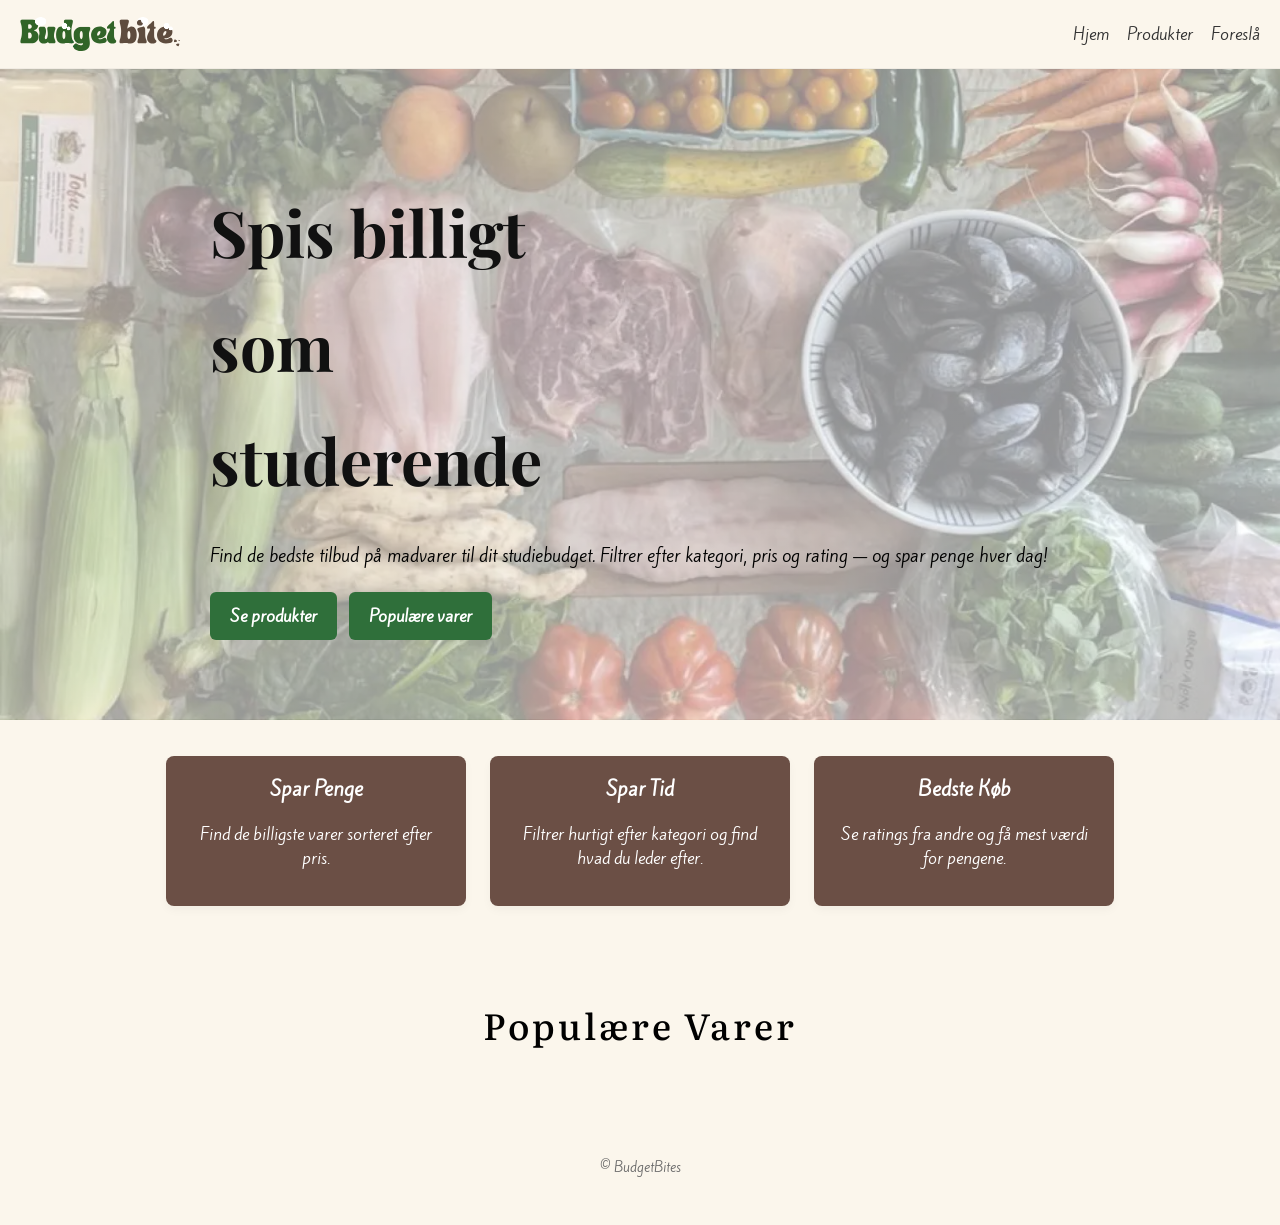
==== commit 1c47129e: "java done" ====
--- a/index.html
+++ b/index.html
@@ -558,7 +558,7 @@
     <section id="popular" class="popular container" aria-label="Populære varer">
       <h2 class="section-title">Populære Varer</h2> 
       <div id="popularGrid" class="product-grid">
-        <a href="productdetail.html" class="product-card">
+        <!-- <a href="productdetail.html" class="product-card">
           <div class="product-card__media" aria-hidden="true"></div>
           <div>
             <h4 class="product-card__title">Tun i Vand</h4>
@@ -591,7 +591,7 @@
             <div class="product-card__rating">★★★★☆</div>
             <div class="product-card__price">16,99 kr</div>
           </div>
-        </a>
+        </a> -->
   </div>
     </section>
   </main>
@@ -601,5 +601,6 @@
       <small>&copy; <span id="year"></span> BudgetBites</small>
     </div>
   </footer>
+  <script src="index.js" defer></script>
 </body>
 </html>
